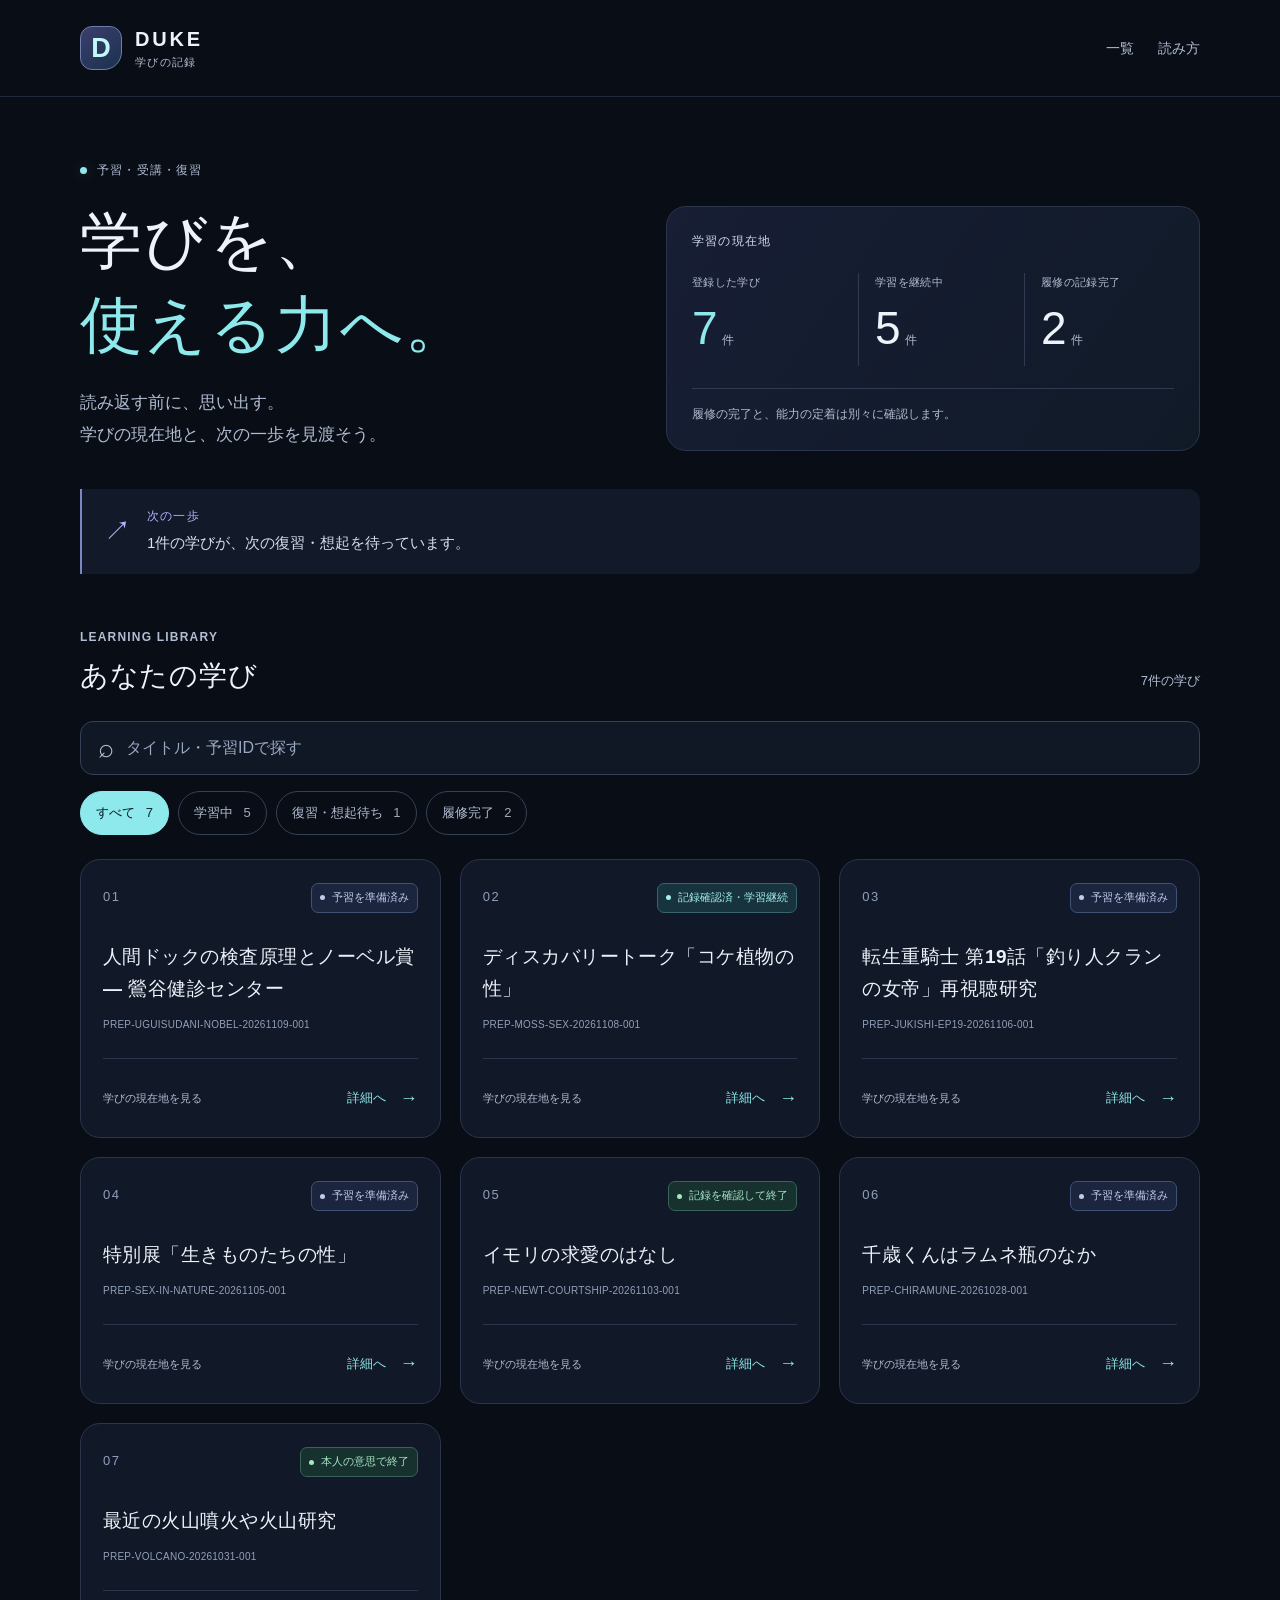
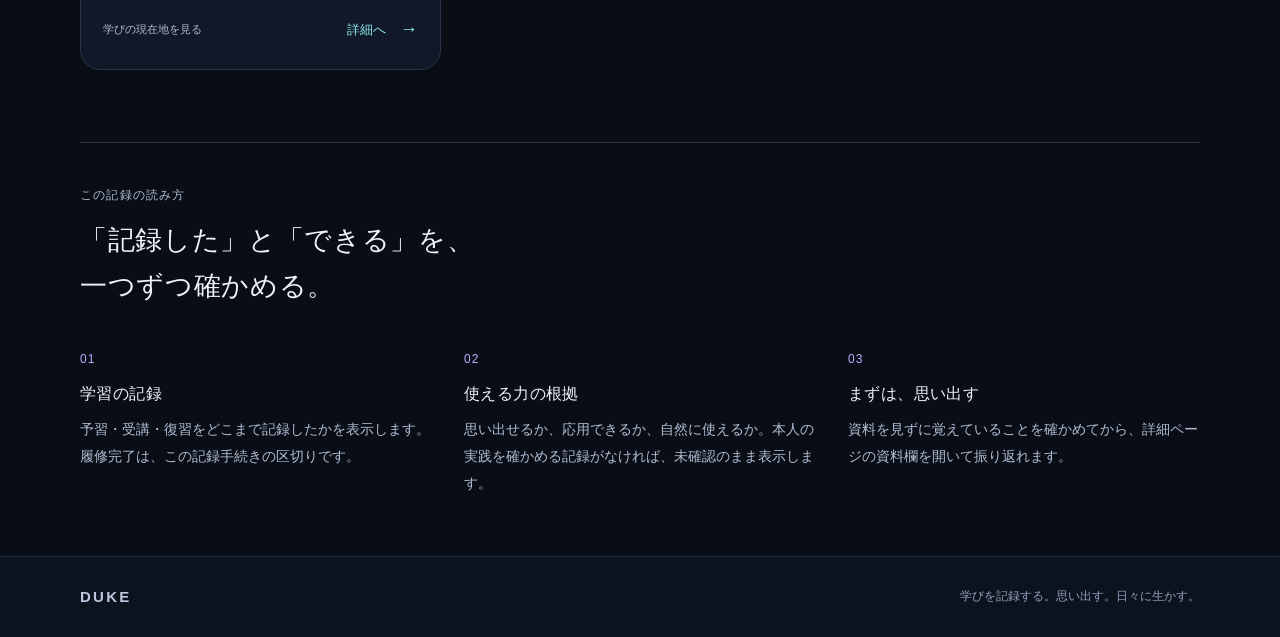
==== index.html @ c6d532e0 "Prepare learning dashboard draft from e2f79f5ddfd8317a805d0ec0c8978a0311f4fd3b" ====
<!doctype html>
<html lang="ja">
<head>
  <meta charset="utf-8">
  <meta name="viewport" content="width=device-width, initial-scale=1">
  <meta name="referrer" content="no-referrer">
  <meta http-equiv="Content-Security-Policy" content="default-src &#x27;none&#x27;; script-src &#x27;self&#x27;; style-src &#x27;self&#x27;; img-src &#x27;none&#x27;; connect-src &#x27;none&#x27;; base-uri &#x27;none&#x27;; form-action &#x27;none&#x27;; object-src &#x27;none&#x27;">
  <meta name="color-scheme" content="dark">
  <meta name="description" content="予習・受講・復習の記録から、学びの現在地と次の一歩を確認するダッシュボード。">
  <title>学びの現在地 | DUKE 学びの記録</title>
  <link rel="stylesheet" href="assets/style.css">
  <script src="assets/app.js" defer></script>
</head>
<body>
  <a class="skip-link" href="#main">本文へ移動</a>
  <header class="site-header">
    <div class="header-inner">
      <a class="brand" href="index.html" aria-label="DUKE 学びの記録 一覧へ">
        <span class="brand-mark" aria-hidden="true">D</span>
        <span class="brand-name">DUKE<span>学びの記録</span></span>
      </a>
      <nav class="header-nav" aria-label="メインナビゲーション">
        <a href="index.html#all-learning">一覧</a>
        <a href="index.html#about">読み方</a>
      </nav>
    </div>
  </header>
  <main id="main" class="page-shell">
    <section class="hero" aria-labelledby="hero-title">
      <div class="hero-copy">
        <p class="eyebrow"><span class="signal-dot" aria-hidden="true"></span>予習・受講・復習</p>
        <h1 id="hero-title">学びを、<br><span>使える力へ。</span></h1>
        <p class="hero-description">読み返す前に、思い出す。<br>学びの現在地と、次の一歩を見渡そう。</p>
      </div>
      <div class="overview-panel">
        <p class="panel-kicker">学習の現在地</p>
        <dl class="overview-grid">
          <div><dt>登録した学び</dt><dd>7<span>件</span></dd></div>
          <div><dt>学習を継続中</dt><dd>5<span>件</span></dd></div>
          <div><dt>履修の記録完了</dt><dd>2<span>件</span></dd></div>
        </dl>
        <p class="overview-note">履修の完了と、能力の定着は別々に確認します。</p>
      </div>
    </section>

    <aside class="next-step" aria-label="次の一歩">
      <span class="next-step-mark" aria-hidden="true">↗</span>
      <div><p class="small-label">次の一歩</p><p>1件の学びが、次の復習・想起を待っています。</p></div>
    </aside>

    <section class="learning-section" id="all-learning" aria-labelledby="learning-title">
      <div class="section-heading"><div><p class="eyebrow">LEARNING LIBRARY</p><h2 id="learning-title">あなたの学び</h2></div><p class="result-count" data-result-count aria-live="polite" aria-atomic="true">7件の学び</p></div>
      <div class="filter-tools" data-enhanced hidden>
        <div class="search-box" role="search">
          <label class="sr-only" for="learning-search">タイトル・予習IDで探す</label>
          <span class="search-mark" aria-hidden="true">⌕</span>
          <input id="learning-search" type="search" autocomplete="off" spellcheck="false" placeholder="タイトル・予習IDで探す" data-search-input>
        </div>
        <div class="filters" role="group" aria-label="学習状況で絞り込む">
          <button type="button" data-filter="all" aria-pressed="true">すべて <span>7</span></button>
          <button type="button" data-filter="open" aria-pressed="false">学習中 <span>5</span></button>
          <button type="button" data-filter="review_pending" aria-pressed="false">復習・想起待ち <span>1</span></button>
          <button type="button" data-filter="closed" aria-pressed="false">履修完了 <span>2</span></button>
        </div>
      </div>
      <ul class="learning-grid" data-records><li class="learning-card" data-record data-group="open" data-search="人間ドックの検査原理とノーベル賞 — 鶯谷健診センター PREP-UGUISUDANI-NOBEL-20261109-001">
      <div class="card-top"><span class="record-number">01</span><span class="status-badge status-open">予習を準備済み</span></div>
      <h3><a class="card-title" href="records/prep-uguisudani-nobel-20261109-001.html">人間ドックの検査原理とノーベル賞 — 鶯谷健診センター</a></h3>
      <p class="record-id">PREP-UGUISUDANI-NOBEL-20261109-001</p>
      <div class="card-bottom"><span>学びの現在地を見る</span><a class="card-link" href="records/prep-uguisudani-nobel-20261109-001.html" aria-label="人間ドックの検査原理とノーベル賞 — 鶯谷健診センターの詳細を見る">詳細へ <span aria-hidden="true">→</span></a></div>
    </li>
<li class="learning-card" data-record data-group="review_pending" data-search="ディスカバリートーク「コケ植物の性」 PREP-MOSS-SEX-20261108-001">
      <div class="card-top"><span class="record-number">02</span><span class="status-badge status-review_pending">記録確認済・学習継続</span></div>
      <h3><a class="card-title" href="records/prep-moss-sex-20261108-001.html">ディスカバリートーク「コケ植物の性」</a></h3>
      <p class="record-id">PREP-MOSS-SEX-20261108-001</p>
      <div class="card-bottom"><span>学びの現在地を見る</span><a class="card-link" href="records/prep-moss-sex-20261108-001.html" aria-label="ディスカバリートーク「コケ植物の性」の詳細を見る">詳細へ <span aria-hidden="true">→</span></a></div>
    </li>
<li class="learning-card" data-record data-group="open" data-search="転生重騎士 第19話「釣り人クランの女帝」再視聴研究 PREP-JUKISHI-EP19-20261106-001">
      <div class="card-top"><span class="record-number">03</span><span class="status-badge status-open">予習を準備済み</span></div>
      <h3><a class="card-title" href="records/prep-jukishi-ep19-20261106-001.html">転生重騎士 第19話「釣り人クランの女帝」再視聴研究</a></h3>
      <p class="record-id">PREP-JUKISHI-EP19-20261106-001</p>
      <div class="card-bottom"><span>学びの現在地を見る</span><a class="card-link" href="records/prep-jukishi-ep19-20261106-001.html" aria-label="転生重騎士 第19話「釣り人クランの女帝」再視聴研究の詳細を見る">詳細へ <span aria-hidden="true">→</span></a></div>
    </li>
<li class="learning-card" data-record data-group="open" data-search="特別展「生きものたちの性」 PREP-SEX-IN-NATURE-20261105-001">
      <div class="card-top"><span class="record-number">04</span><span class="status-badge status-open">予習を準備済み</span></div>
      <h3><a class="card-title" href="records/prep-sex-in-nature-20261105-001.html">特別展「生きものたちの性」</a></h3>
      <p class="record-id">PREP-SEX-IN-NATURE-20261105-001</p>
      <div class="card-bottom"><span>学びの現在地を見る</span><a class="card-link" href="records/prep-sex-in-nature-20261105-001.html" aria-label="特別展「生きものたちの性」の詳細を見る">詳細へ <span aria-hidden="true">→</span></a></div>
    </li>
<li class="learning-card" data-record data-group="closed" data-search="イモリの求愛のはなし PREP-NEWT-COURTSHIP-20261103-001">
      <div class="card-top"><span class="record-number">05</span><span class="status-badge status-closed">記録を確認して終了</span></div>
      <h3><a class="card-title" href="records/prep-newt-courtship-20261103-001.html">イモリの求愛のはなし</a></h3>
      <p class="record-id">PREP-NEWT-COURTSHIP-20261103-001</p>
      <div class="card-bottom"><span>学びの現在地を見る</span><a class="card-link" href="records/prep-newt-courtship-20261103-001.html" aria-label="イモリの求愛のはなしの詳細を見る">詳細へ <span aria-hidden="true">→</span></a></div>
    </li>
<li class="learning-card" data-record data-group="open" data-search="千歳くんはラムネ瓶のなか PREP-CHIRAMUNE-20261028-001">
      <div class="card-top"><span class="record-number">06</span><span class="status-badge status-open">予習を準備済み</span></div>
      <h3><a class="card-title" href="records/prep-chiramune-20261028-001.html">千歳くんはラムネ瓶のなか</a></h3>
      <p class="record-id">PREP-CHIRAMUNE-20261028-001</p>
      <div class="card-bottom"><span>学びの現在地を見る</span><a class="card-link" href="records/prep-chiramune-20261028-001.html" aria-label="千歳くんはラムネ瓶のなかの詳細を見る">詳細へ <span aria-hidden="true">→</span></a></div>
    </li>
<li class="learning-card" data-record data-group="closed" data-search="最近の火山噴火や火山研究 PREP-VOLCANO-20261031-001">
      <div class="card-top"><span class="record-number">07</span><span class="status-badge status-closed">本人の意思で終了</span></div>
      <h3><a class="card-title" href="records/prep-volcano-20261031-001.html">最近の火山噴火や火山研究</a></h3>
      <p class="record-id">PREP-VOLCANO-20261031-001</p>
      <div class="card-bottom"><span>学びの現在地を見る</span><a class="card-link" href="records/prep-volcano-20261031-001.html" aria-label="最近の火山噴火や火山研究の詳細を見る">詳細へ <span aria-hidden="true">→</span></a></div>
    </li></ul>
      <div class="empty-state" data-empty hidden><p>条件に合う学びが見つかりません。</p><button type="button" class="text-button" data-reset>絞り込みを解除する</button></div>
      <noscript><p class="quiet-note">全件を表示しています。各カードから詳細をご覧いただけます。</p></noscript>
    </section>

    <section class="about-section" id="about" aria-labelledby="about-title">
      <p class="eyebrow">この記録の読み方</p><h2 id="about-title">「記録した」と「できる」を、<br>一つずつ確かめる。</h2>
      <div class="about-grid">
        <div><span class="about-number">01</span><h3>学習の記録</h3><p>予習・受講・復習をどこまで記録したかを表示します。履修完了は、この記録手続きの区切りです。</p></div>
        <div><span class="about-number">02</span><h3>使える力の根拠</h3><p>思い出せるか、応用できるか、自然に使えるか。本人の実践を確かめる記録がなければ、未確認のまま表示します。</p></div>
        <div><span class="about-number">03</span><h3>まずは、思い出す</h3><p>資料を見ずに覚えていることを確かめてから、詳細ページの資料欄を開いて振り返れます。</p></div>
      </div>
    </section>
  </main>
  <footer class="site-footer">
    <div class="footer-inner"><span class="footer-brand">DUKE</span><p>学びを記録する。思い出す。日々に生かす。</p></div>
  </footer>
</body>
</html>
---- assets/style.css ----
:root {
  color-scheme: dark;
  --bg: #090d16;
  --surface: #111827;
  --surface-raised: #172033;
  --line: #2a354b;
  --text: #eef2fa;
  --muted: #b1bdd2;
  --faint: #91a0ba;
  --cyan: #8de9ec;
  --indigo: #b4b4ff;
  --green: #a5e6c5;
  --radius: 20px;
  font-family: -apple-system, BlinkMacSystemFont, "Hiragino Kaku Gothic ProN", "Yu Gothic", Meiryo, sans-serif;
  font-synthesis: none;
  text-rendering: optimizeLegibility;
}
* { box-sizing: border-box; }
html { scroll-behavior: smooth; scroll-padding-top: 28px; }
body { margin: 0; background: var(--bg); color: var(--text); font-size: 18px; line-height: 1.75; }
button, input { font: inherit; }
a { color: inherit; text-decoration-thickness: 1px; text-underline-offset: 5px; }
button { cursor: pointer; }
button, a, input, summary { -webkit-tap-highlight-color: transparent; }
:focus-visible { outline: 3px solid var(--cyan); outline-offset: 5px; }
::selection { color: #080c15; background: var(--cyan); }
h1, h2, h3, p, dl, dd, ul { margin: 0; }
h1, h2, h3 { line-height: 1.45; letter-spacing: .025em; overflow-wrap: anywhere; }
p, dd, strong { overflow-wrap: anywhere; }
ul { list-style: none; padding: 0; }
[hidden] { display: none !important; }
.sr-only { position: absolute; width: 1px; height: 1px; padding: 0; margin: -1px; overflow: hidden; clip: rect(0, 0, 0, 0); white-space: nowrap; border: 0; }
.skip-link { position: fixed; top: 12px; left: 12px; z-index: 10; padding: 12px 20px; border-radius: 10px; background: var(--cyan); color: var(--bg); transform: translateY(-180%); }
.skip-link:focus { transform: none; }
.site-header { border-bottom: 1px solid #202a3c; }
.header-inner, .page-shell, .footer-inner { width: min(1120px, calc(100% - 72px)); margin-inline: auto; }
.header-inner { min-height: 96px; display: flex; align-items: center; justify-content: space-between; gap: 20px; }
.brand { display: flex; align-items: center; gap: 13px; text-decoration: none; }
.brand-mark { display: grid; place-items: center; width: 42px; height: 44px; border-radius: 12px 12px 18px 12px; border: 1px solid #6e7dad; background: linear-gradient(145deg, #3b3f6a, #1b3150); color: #c2f8fa; font-weight: 800; font-size: 27px; line-height: 1; }
.brand-name { color: var(--text); font-size: 20px; font-weight: 800; letter-spacing: .14em; line-height: 1.35; }
.brand-name span { display: block; font-size: 11px; letter-spacing: .12em; color: var(--muted); font-weight: 500; margin-top: 2px; }
.header-nav { display: flex; gap: 24px; font-size: 14px; font-weight: 600; }
.header-nav a { padding-block: 11px; text-decoration: none; color: var(--muted); }
.header-nav a:hover { color: var(--cyan); }
.hero { display: grid; grid-template-columns: 1fr 1fr; align-items: end; gap: 52px; padding: 64px 0 38px; }
.eyebrow, .panel-kicker, .small-label { color: var(--muted); font-size: 12px; line-height: 1.6; font-weight: 600; letter-spacing: .1em; }
.eyebrow { display: flex; align-items: center; gap: 10px; }
.signal-dot { width: 7px; height: 7px; border-radius: 50%; background: var(--cyan); box-shadow: 0 0 13px #8de9ec40; }
.hero h1 { margin: 19px 0 20px; font-size: clamp(40px, 5.3vw, 62px); font-weight: 700; line-height: 1.35; letter-spacing: .04em; }
.hero h1 span { color: var(--cyan); }
.hero-description { color: var(--muted); font-size: 17px; line-height: 1.9; }
.overview-panel { border: 1px solid var(--line); border-radius: var(--radius); padding: 25px; background: linear-gradient(125deg, #171e35, #101a27); }
.overview-panel .panel-kicker { color: #d5dbed; }
.overview-grid { display: grid; grid-template-columns: repeat(3, minmax(0, 1fr)); gap: 16px; margin: 22px 0; }
.overview-grid > div + div { border-left: 1px solid #303b53; padding-left: 16px; }
.overview-grid dt { color: var(--muted); font-size: 11px; letter-spacing: .03em; }
.overview-grid dd { font-size: 46px; font-weight: 500; line-height: 1.6; letter-spacing: -.03em; }
.overview-grid dd span { font-size: 12px; color: var(--muted); margin-left: 6px; }
.overview-grid > div:first-child dd { color: var(--cyan); }
.overview-note { color: var(--muted); font-size: 12px; border-top: 1px solid #303b53; padding-top: 15px; line-height: 1.8; }
.next-step { display: flex; gap: 16px; align-items: center; border-left: 2px solid #7b87c2; padding: 18px 22px; background: #121a2a; border-radius: 0 12px 12px 0; margin: 0 0 54px; }
.next-step-mark { color: var(--indigo); font-size: 27px; line-height: 1; flex-shrink: 0; }
.next-step .small-label { color: var(--indigo); margin-bottom: 3px; }
.next-step p:last-child { color: #d7dfef; font-size: 15px; line-height: 1.8; }
.section-heading { display: flex; align-items: end; justify-content: space-between; gap: 16px; margin-bottom: 25px; }
.section-heading h2 { font-size: 28px; margin-top: 8px; }
.result-count { color: var(--muted); font-size: 13px; flex-shrink: 0; padding-bottom: 3px; }
.filter-tools { margin-bottom: 24px; }
.search-box { display: flex; align-items: center; gap: 12px; width: 100%; background: #101725; border: 1px solid #344056; border-radius: 13px; padding: 0 17px; min-height: 54px; }
.search-box:focus-within { border-color: var(--cyan); }
.search-mark { color: var(--muted); font-family: sans-serif; font-size: 27px; }
.search-box input { width: 100%; min-width: 0; background: transparent; color: var(--text); border: 0; padding: 13px 0; font-size: 16px; outline: none; line-height: 1.6; }
.search-box input::placeholder { color: #9aa9c2; opacity: 1; }
.search-box input:focus-visible { outline: none; }
.filters { display: flex; flex-wrap: wrap; gap: 9px; margin-top: 16px; }
.filters button { border: 1px solid #354157; border-radius: 999px; padding: 10px 15px; background: transparent; color: var(--muted); font-size: 13px; font-weight: 600; min-height: 44px; line-height: 1.4; }
.filters button span { margin-left: 7px; font-weight: 400; opacity: .9; }
.filters button[aria-pressed="true"] { color: #07151d; border-color: var(--cyan); background: var(--cyan); }
.filters button:hover:not([aria-pressed="true"]) { color: var(--text); border-color: #70809c; }
.learning-grid { display: grid; grid-template-columns: repeat(3, minmax(0, 1fr)); gap: 19px; }
.learning-card { display: flex; flex-direction: column; min-width: 0; background: var(--surface); border: 1px solid var(--line); border-radius: var(--radius); padding: 23px 22px 0; transition: border-color 160ms ease, background-color 160ms ease; }
.learning-card:hover { border-color: #5c7193; background: #141d2e; }
.card-top { display: flex; align-items: start; justify-content: space-between; gap: 10px; margin-bottom: 28px; }
.record-number { font-size: 13px; letter-spacing: .12em; color: var(--faint); padding-top: 3px; }
.status-badge { display: inline-flex; align-items: center; gap: 7px; border-radius: 7px; border: 1px solid #405174; padding: 5px 8px; color: #c1cbee; background: #1b263e; font-size: 11px; font-weight: 600; line-height: 1.6; overflow-wrap: anywhere; }
.status-badge::before { content: ""; display: block; flex-shrink: 0; width: 5px; height: 5px; border-radius: 50%; background: currentColor; }
.status-review_pending { color: #a4eff0; border-color: #35666f; background: #17333d; }
.status-closed { color: var(--green); border-color: #3a6259; background: #17312e; }
.learning-card h3 { font-size: 19px; font-weight: 600; line-height: 1.7; }
.card-title { text-decoration: none; }
.card-title:hover { color: var(--cyan); }
.record-id { color: var(--faint); font-size: 10px; line-height: 1.7; letter-spacing: .025em; overflow-wrap: anywhere; margin-top: 11px; }
.card-bottom { border-top: 1px solid var(--line); display: flex; align-items: center; justify-content: space-between; gap: 8px; margin-top: auto; padding: 17px 0; }
.learning-card .record-id { margin-bottom: 25px; }
.card-bottom > span { font-size: 11px; color: var(--muted); }
.card-link { display: inline-flex; align-items: center; gap: 14px; color: var(--cyan); font-size: 13px; font-weight: 600; text-decoration: none; min-height: 44px; }
.card-link span { font-size: 18px; }
.empty-state { padding: 45px 20px; text-align: center; border: 1px dashed var(--line); border-radius: var(--radius); color: var(--muted); }
.text-button { background: none; border: 0; color: var(--cyan); text-decoration: underline; text-underline-offset: 5px; padding: 14px; font-size: 15px; }
.quiet-note { color: var(--muted); font-size: 13px; line-height: 1.9; }
.about-section { margin-top: 72px; padding: 43px 0 58px; border-top: 1px solid var(--line); }
.about-section > h2 { font-size: 27px; margin: 13px 0 32px; line-height: 1.7; }
.about-grid { display: grid; grid-template-columns: repeat(3, minmax(0, 1fr)); gap: 32px; }
.about-number { color: var(--indigo); font-size: 12px; letter-spacing: .1em; }
.about-grid h3 { font-size: 16px; margin: 8px 0 11px; }
.about-grid p { color: var(--muted); font-size: 14px; line-height: 1.95; }
.site-footer { background: #0d121f; border-top: 1px solid #202a3c; }
.footer-inner { display: flex; align-items: center; justify-content: space-between; gap: 16px; padding-block: 27px; }
.footer-brand { font-size: 15px; color: #bbc7dd; font-weight: 700; letter-spacing: .15em; }
.footer-inner p { color: var(--faint); font-size: 12px; }
.detail-shell { max-width: 940px; }
.back-link { display: inline-flex; min-height: 44px; align-items: center; font-size: 14px; text-decoration: none; color: var(--muted); margin-top: 28px; }
.back-link:hover { color: var(--cyan); }
.detail-heading { padding: 22px 0 32px; }
.detail-kicker { display: flex; flex-wrap: wrap; align-items: center; gap: 14px; margin-bottom: 19px; }
.detail-heading h1 { font-size: clamp(27px, 4.2vw, 43px); line-height: 1.6; }
.detail-heading .record-id { font-size: 12px; margin-top: 17px; }
.recall-panel { padding: 30px; border: 1px solid #365268; background: linear-gradient(120deg, #142633, #142033); border-radius: var(--radius); }
.recall-panel .small-label { color: var(--cyan); }
.recall-panel h2 { font-size: 26px; margin: 12px 0 15px; line-height: 1.65; }
.recall-panel > p { color: var(--muted); font-size: 15px; max-width: 680px; }
.detail-next { margin: 27px 0 32px; padding: 5px 0 5px 20px; border-left: 2px solid #7a86bd; }
.detail-next h2 { font-size: 15px; color: var(--indigo); margin-bottom: 8px; }
.detail-next > p { font-size: 17px; }
.hold-notice { margin-top: 17px; padding: 15px 18px; background: #142632; border-radius: 9px; }
.hold-notice .small-label { color: var(--cyan); }
.hold-notice p { margin-top: 5px; color: var(--muted); font-size: 14px; }
.detail-columns { display: grid; grid-template-columns: repeat(2, minmax(0, 1fr)); gap: 20px; }
.state-panel { background: var(--surface); border: 1px solid var(--line); padding: 25px; border-radius: var(--radius); }
.state-panel h2 { font-size: 22px; margin-top: 8px; }
.state-list { margin-top: 24px; }
.state-row { display: grid; grid-template-columns: 95px minmax(0, 1fr); gap: 10px; padding: 16px 0; border-top: 1px solid var(--line); }
.state-row dt { font-size: 14px; color: var(--muted); padding-top: 2px; }
.state-label { font-size: 14px; font-weight: 600; }
.state-recorded { color: var(--cyan); }
.state-unknown { color: #d8deec; }
.state-row dd p { color: var(--faint); font-size: 12px; margin-top: 5px; line-height: 1.85; }
.state-panel > .quiet-note { margin-top: 9px; font-size: 12px; }
.materials { border: 1px solid #465675; background: var(--surface); border-radius: var(--radius); margin-top: 26px; overflow: hidden; }
summary { cursor: pointer; }
.materials > summary { display: flex; align-items: center; justify-content: space-between; gap: 16px; padding: 23px 26px; list-style: none; }
.materials > summary::-webkit-details-marker { display: none; }
.materials > summary .small-label { display: block; color: var(--indigo); margin-bottom: 5px; }
.materials > summary strong { display: block; font-size: 18px; line-height: 1.6; }
.expand-mark { color: var(--cyan); font-size: 26px; line-height: 1; flex-shrink: 0; }
.materials[open] .expand-mark { transform: rotate(45deg); }
.materials-body { border-top: 1px solid var(--line); padding: 5px 26px 24px; }
.material-section { padding-top: 23px; }
.material-section + .material-section { border-top: 1px solid var(--line); margin-top: 24px; }
.material-section h3 { font-size: 17px; margin-bottom: 12px; color: #dce3f4; }
.material-section p { white-space: pre-line; color: var(--muted); font-size: 16px; line-height: 1.95; }
.material-section .quiet-note { color: var(--faint); font-size: 12px; margin-bottom: 11px; }
.closure-section { margin-top: 35px; padding: 25px 0 26px; border-top: 1px solid var(--line); }
.closure-section h2 { font-size: 21px; margin: 9px 0 14px; }
.closure-section > p:not(.panel-kicker):not(.quiet-note) { color: var(--muted); font-size: 15px; }
.closure-section .quiet-note { margin-top: 14px; }
.evidence-details { border-top: 1px solid var(--line); border-bottom: 1px solid var(--line); padding-block: 18px; }
.evidence-details > summary { color: var(--muted); font-size: 14px; min-height: 28px; }
.evidence-list { margin-block: 18px; font-size: 13px; }
.evidence-list li { display: flex; align-items: baseline; justify-content: space-between; gap: 20px; padding: 12px 0; border-bottom: 1px solid #202b3c; color: var(--muted); overflow-wrap: anywhere; }
.evidence-status { color: #d6e0f2; font-size: 12px; }
.adjacent-records { display: grid; grid-template-columns: repeat(2, minmax(0, 1fr)); gap: 18px; margin: 32px 0 22px; }
.adjacent-records a { display: flex; flex-direction: column; align-items: start; padding: 20px; background: var(--surface); border: 1px solid var(--line); border-radius: 13px; text-decoration: none; }
.adjacent-records a:hover { border-color: #617791; }
.adjacent-records span { color: var(--cyan); font-size: 12px; margin-bottom: 9px; }
.adjacent-records strong { font-size: 14px; line-height: 1.8; font-weight: 500; }
.return-all { display: flex; justify-content: center; align-items: center; gap: 20px; width: 100%; min-height: 58px; margin-bottom: 46px; color: var(--cyan); background: #142632; border: 1px solid #354b62; border-radius: 13px; text-decoration: none; font-size: 15px; font-weight: 600; }
@media (max-width: 980px) {
  .hero { grid-template-columns: 1fr; align-items: start; gap: 30px; padding-top: 43px; }
  .hero h1 { font-size: 52px; }
  .overview-grid dt { font-size: 12px; }
  .overview-grid dd { font-size: 42px; }
  .learning-grid { grid-template-columns: repeat(2, minmax(0, 1fr)); }
  .detail-columns { grid-template-columns: 1fr; }
}
@media (max-width: 600px) {
  .header-inner, .page-shell, .footer-inner { width: calc(100% - 40px); }
  .header-inner { min-height: 82px; gap: 14px; }
  .brand { gap: 10px; }
  .brand-mark { width: 35px; height: 39px; font-size: 24px; border-radius: 10px 10px 15px 10px; }
  .brand-name { font-size: 18px; }
  .brand-name span { font-size: 10px; }
  .header-nav { gap: 18px; font-size: 13px; }
  .hero { padding: 35px 0 25px; gap: 25px; }
  .hero h1 { font-size: 44px; margin: 17px 0 19px; line-height: 1.4; }
  .hero-description { font-size: 15px; }
  .overview-panel { padding: 19px 18px; border-radius: 17px; }
  .overview-grid { gap: 9px; margin-block: 17px; }
  .overview-grid > div + div { padding-left: 11px; }
  .overview-grid dt { font-size: 10px; letter-spacing: 0; }
  .overview-grid dd { font-size: 36px; }
  .overview-grid dd span { font-size: 11px; margin-left: 5px; }
  .overview-note { font-size: 11px; line-height: 1.8; padding-top: 13px; }
  .next-step { gap: 12px; padding: 16px 15px; margin-bottom: 36px; }
  .next-step p:last-child { font-size: 13px; }
  .next-step-mark { font-size: 23px; }
  .section-heading { gap: 10px; margin-bottom: 20px; }
  .section-heading h2 { font-size: 25px; }
  .eyebrow { font-size: 11px; }
  .result-count { font-size: 12px; }
  .search-box { padding-inline: 13px; }
  .search-box input { font-size: 16px; }
  .filters { gap: 8px; }
  .filters button { padding: 9px 13px; font-size: 12px; }
  .filters button span { margin-left: 6px; }
  .learning-grid { grid-template-columns: 1fr; gap: 16px; }
  .learning-card { padding: 21px 21px 0; border-radius: 17px; }
  .card-top { margin-bottom: 24px; }
  .status-badge { font-size: 11px; }
  .learning-card h3 { font-size: 20px; }
  .record-id { font-size: 10px; }
  .card-bottom { padding-block: 13px; }
  .card-bottom > span { font-size: 11px; }
  .card-link { font-size: 13px; }
  .about-section { margin-top: 48px; padding-top: 32px; padding-bottom: 36px; }
  .about-section > h2 { font-size: 22px; margin-bottom: 24px; }
  .about-grid { grid-template-columns: 1fr; gap: 24px; }
  .about-grid h3 { font-size: 17px; margin-block: 5px 8px; }
  .about-grid p { font-size: 14px; }
  .footer-inner { flex-direction: column; align-items: start; gap: 8px; padding-block: 23px; }
  .footer-inner p { font-size: 11px; }
  .back-link { margin-top: 18px; font-size: 13px; }
  .detail-heading { padding-top: 19px; padding-bottom: 25px; }
  .detail-heading h1 { font-size: 28px; }
  .detail-heading .record-id { font-size: 10px; }
  .detail-kicker { gap: 10px; margin-bottom: 16px; }
  .recall-panel { padding: 24px 22px; border-radius: 17px; }
  .recall-panel h2 { font-size: 24px; }
  .recall-panel > p { font-size: 14px; }
  .detail-next { padding-left: 16px; margin-block: 25px; }
  .detail-next > p { font-size: 16px; }
  .hold-notice { padding: 14px; }
  .hold-notice p { font-size: 13px; }
  .state-panel { padding: 23px 20px; border-radius: 17px; }
  .state-panel h2 { font-size: 21px; }
  .state-row { grid-template-columns: 87px minmax(0, 1fr); gap: 9px; }
  .state-row dt { font-size: 13px; }
  .state-label { font-size: 14px; }
  .materials { border-radius: 17px; }
  .materials > summary { padding: 20px; }
  .materials > summary strong { font-size: 17px; }
  .materials-body { padding-inline: 20px; }
  .material-section p { font-size: 16px; }
  .closure-section h2 { font-size: 20px; }
  .adjacent-records { grid-template-columns: 1fr; gap: 12px; margin-top: 25px; }
  .adjacent-records a { padding: 18px; }
}
@media (max-width: 350px) {
  .header-inner, .page-shell, .footer-inner { width: calc(100% - 32px); }
  .header-nav { gap: 13px; }
  .hero h1 { font-size: 39px; }
  .overview-panel { padding-inline: 14px; }
  .overview-grid { gap: 7px; }
  .overview-grid > div + div { padding-left: 8px; }
  .overview-grid dt { font-size: 9px; }
  .overview-grid dd { font-size: 34px; }
  .filters button { padding-inline: 10px; }
  .detail-heading h1 { font-size: 25px; }
  .state-row { grid-template-columns: 76px minmax(0, 1fr); }
  .state-panel { padding-inline: 17px; }
  .recall-panel h2 { font-size: 21px; }
}
@media (prefers-reduced-motion: reduce) {
  html { scroll-behavior: auto; }
  *, *::before, *::after { transition: none !important; }
}
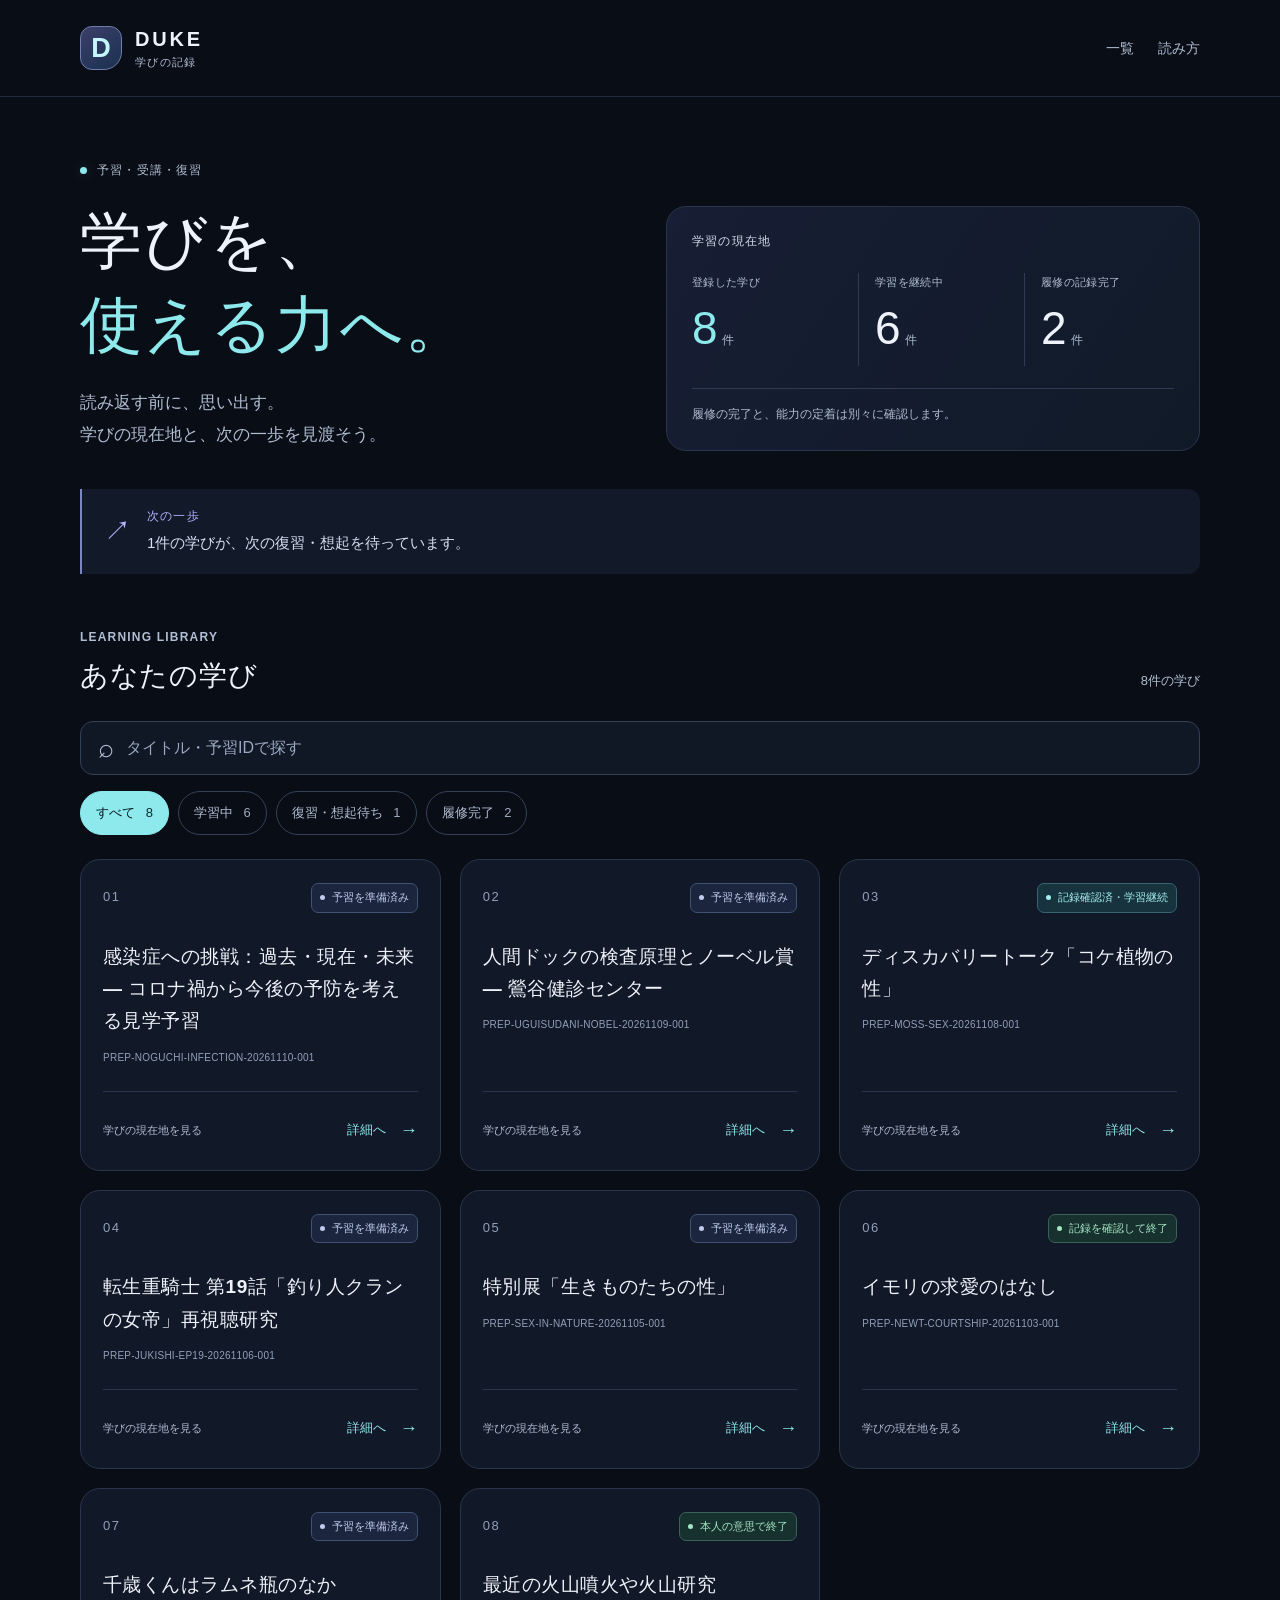
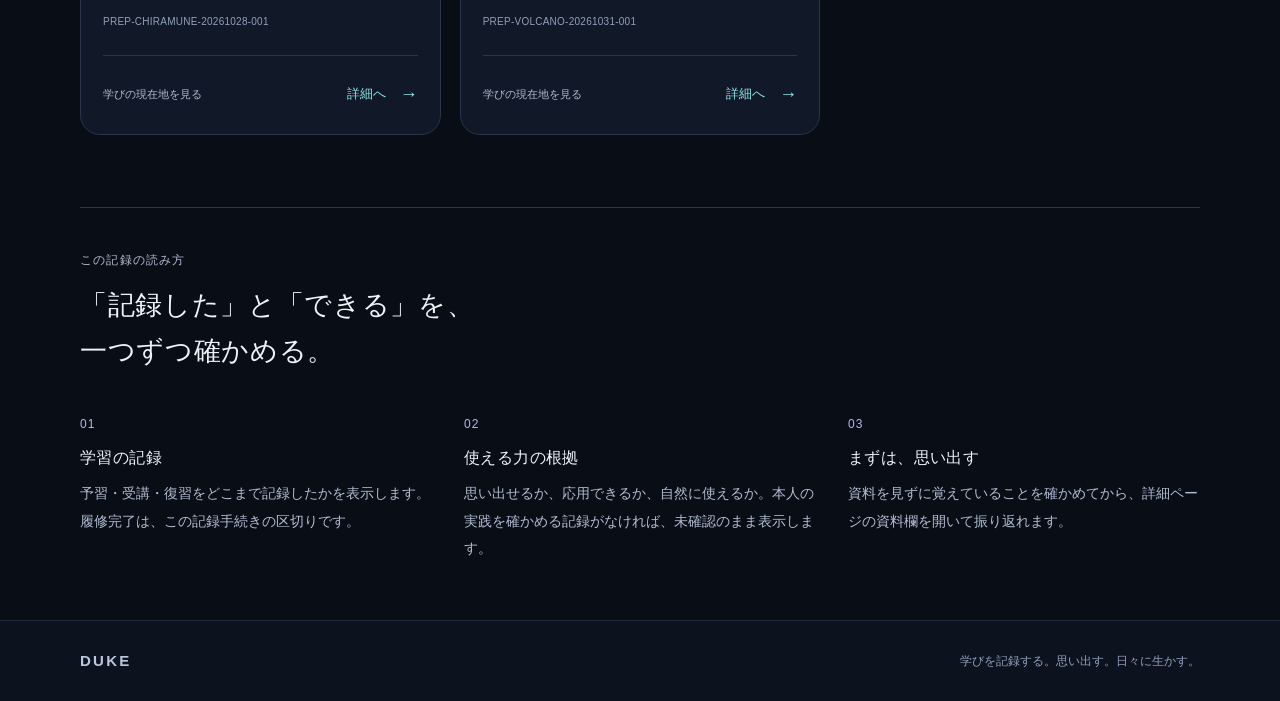
==== commit 5f59997e: "Prepare learning dashboard draft from c604167bde4146c2bd5ad92b26b46972cc548ad0" ====
--- a/index.html
+++ b/index.html
@@ -35,8 +35,8 @@
       <div class="overview-panel">
         <p class="panel-kicker">学習の現在地</p>
         <dl class="overview-grid">
-          <div><dt>登録した学び</dt><dd>7<span>件</span></dd></div>
-          <div><dt>学習を継続中</dt><dd>5<span>件</span></dd></div>
+          <div><dt>登録した学び</dt><dd>8<span>件</span></dd></div>
+          <div><dt>学習を継続中</dt><dd>6<span>件</span></dd></div>
           <div><dt>履修の記録完了</dt><dd>2<span>件</span></dd></div>
         </dl>
         <p class="overview-note">履修の完了と、能力の定着は別々に確認します。</p>
@@ -49,7 +49,7 @@
     </aside>
 
     <section class="learning-section" id="all-learning" aria-labelledby="learning-title">
-      <div class="section-heading"><div><p class="eyebrow">LEARNING LIBRARY</p><h2 id="learning-title">あなたの学び</h2></div><p class="result-count" data-result-count aria-live="polite" aria-atomic="true">7件の学び</p></div>
+      <div class="section-heading"><div><p class="eyebrow">LEARNING LIBRARY</p><h2 id="learning-title">あなたの学び</h2></div><p class="result-count" data-result-count aria-live="polite" aria-atomic="true">8件の学び</p></div>
       <div class="filter-tools" data-enhanced hidden>
         <div class="search-box" role="search">
           <label class="sr-only" for="learning-search">タイトル・予習IDで探す</label>
@@ -57,50 +57,56 @@
           <input id="learning-search" type="search" autocomplete="off" spellcheck="false" placeholder="タイトル・予習IDで探す" data-search-input>
         </div>
         <div class="filters" role="group" aria-label="学習状況で絞り込む">
-          <button type="button" data-filter="all" aria-pressed="true">すべて <span>7</span></button>
-          <button type="button" data-filter="open" aria-pressed="false">学習中 <span>5</span></button>
+          <button type="button" data-filter="all" aria-pressed="true">すべて <span>8</span></button>
+          <button type="button" data-filter="open" aria-pressed="false">学習中 <span>6</span></button>
           <button type="button" data-filter="review_pending" aria-pressed="false">復習・想起待ち <span>1</span></button>
           <button type="button" data-filter="closed" aria-pressed="false">履修完了 <span>2</span></button>
         </div>
       </div>
-      <ul class="learning-grid" data-records><li class="learning-card" data-record data-group="open" data-search="人間ドックの検査原理とノーベル賞 — 鶯谷健診センター PREP-UGUISUDANI-NOBEL-20261109-001">
+      <ul class="learning-grid" data-records><li class="learning-card" data-record data-group="open" data-search="感染症への挑戦：過去・現在・未来 — コロナ禍から今後の予防を考える見学予習 PREP-NOGUCHI-INFECTION-20261110-001">
       <div class="card-top"><span class="record-number">01</span><span class="status-badge status-open">予習を準備済み</span></div>
+      <h3><a class="card-title" href="records/prep-noguchi-infection-20261110-001.html">感染症への挑戦：過去・現在・未来 — コロナ禍から今後の予防を考える見学予習</a></h3>
+      <p class="record-id">PREP-NOGUCHI-INFECTION-20261110-001</p>
+      <div class="card-bottom"><span>学びの現在地を見る</span><a class="card-link" href="records/prep-noguchi-infection-20261110-001.html" aria-label="感染症への挑戦：過去・現在・未来 — コロナ禍から今後の予防を考える見学予習の詳細を見る">詳細へ <span aria-hidden="true">→</span></a></div>
+    </li>
+<li class="learning-card" data-record data-group="open" data-search="人間ドックの検査原理とノーベル賞 — 鶯谷健診センター PREP-UGUISUDANI-NOBEL-20261109-001">
+      <div class="card-top"><span class="record-number">02</span><span class="status-badge status-open">予習を準備済み</span></div>
       <h3><a class="card-title" href="records/prep-uguisudani-nobel-20261109-001.html">人間ドックの検査原理とノーベル賞 — 鶯谷健診センター</a></h3>
       <p class="record-id">PREP-UGUISUDANI-NOBEL-20261109-001</p>
       <div class="card-bottom"><span>学びの現在地を見る</span><a class="card-link" href="records/prep-uguisudani-nobel-20261109-001.html" aria-label="人間ドックの検査原理とノーベル賞 — 鶯谷健診センターの詳細を見る">詳細へ <span aria-hidden="true">→</span></a></div>
     </li>
 <li class="learning-card" data-record data-group="review_pending" data-search="ディスカバリートーク「コケ植物の性」 PREP-MOSS-SEX-20261108-001">
-      <div class="card-top"><span class="record-number">02</span><span class="status-badge status-review_pending">記録確認済・学習継続</span></div>
+      <div class="card-top"><span class="record-number">03</span><span class="status-badge status-review_pending">記録確認済・学習継続</span></div>
       <h3><a class="card-title" href="records/prep-moss-sex-20261108-001.html">ディスカバリートーク「コケ植物の性」</a></h3>
       <p class="record-id">PREP-MOSS-SEX-20261108-001</p>
       <div class="card-bottom"><span>学びの現在地を見る</span><a class="card-link" href="records/prep-moss-sex-20261108-001.html" aria-label="ディスカバリートーク「コケ植物の性」の詳細を見る">詳細へ <span aria-hidden="true">→</span></a></div>
     </li>
 <li class="learning-card" data-record data-group="open" data-search="転生重騎士 第19話「釣り人クランの女帝」再視聴研究 PREP-JUKISHI-EP19-20261106-001">
-      <div class="card-top"><span class="record-number">03</span><span class="status-badge status-open">予習を準備済み</span></div>
+      <div class="card-top"><span class="record-number">04</span><span class="status-badge status-open">予習を準備済み</span></div>
       <h3><a class="card-title" href="records/prep-jukishi-ep19-20261106-001.html">転生重騎士 第19話「釣り人クランの女帝」再視聴研究</a></h3>
       <p class="record-id">PREP-JUKISHI-EP19-20261106-001</p>
       <div class="card-bottom"><span>学びの現在地を見る</span><a class="card-link" href="records/prep-jukishi-ep19-20261106-001.html" aria-label="転生重騎士 第19話「釣り人クランの女帝」再視聴研究の詳細を見る">詳細へ <span aria-hidden="true">→</span></a></div>
     </li>
 <li class="learning-card" data-record data-group="open" data-search="特別展「生きものたちの性」 PREP-SEX-IN-NATURE-20261105-001">
-      <div class="card-top"><span class="record-number">04</span><span class="status-badge status-open">予習を準備済み</span></div>
+      <div class="card-top"><span class="record-number">05</span><span class="status-badge status-open">予習を準備済み</span></div>
       <h3><a class="card-title" href="records/prep-sex-in-nature-20261105-001.html">特別展「生きものたちの性」</a></h3>
       <p class="record-id">PREP-SEX-IN-NATURE-20261105-001</p>
       <div class="card-bottom"><span>学びの現在地を見る</span><a class="card-link" href="records/prep-sex-in-nature-20261105-001.html" aria-label="特別展「生きものたちの性」の詳細を見る">詳細へ <span aria-hidden="true">→</span></a></div>
     </li>
 <li class="learning-card" data-record data-group="closed" data-search="イモリの求愛のはなし PREP-NEWT-COURTSHIP-20261103-001">
-      <div class="card-top"><span class="record-number">05</span><span class="status-badge status-closed">記録を確認して終了</span></div>
+      <div class="card-top"><span class="record-number">06</span><span class="status-badge status-closed">記録を確認して終了</span></div>
       <h3><a class="card-title" href="records/prep-newt-courtship-20261103-001.html">イモリの求愛のはなし</a></h3>
       <p class="record-id">PREP-NEWT-COURTSHIP-20261103-001</p>
       <div class="card-bottom"><span>学びの現在地を見る</span><a class="card-link" href="records/prep-newt-courtship-20261103-001.html" aria-label="イモリの求愛のはなしの詳細を見る">詳細へ <span aria-hidden="true">→</span></a></div>
     </li>
 <li class="learning-card" data-record data-group="open" data-search="千歳くんはラムネ瓶のなか PREP-CHIRAMUNE-20261028-001">
-      <div class="card-top"><span class="record-number">06</span><span class="status-badge status-open">予習を準備済み</span></div>
+      <div class="card-top"><span class="record-number">07</span><span class="status-badge status-open">予習を準備済み</span></div>
       <h3><a class="card-title" href="records/prep-chiramune-20261028-001.html">千歳くんはラムネ瓶のなか</a></h3>
       <p class="record-id">PREP-CHIRAMUNE-20261028-001</p>
       <div class="card-bottom"><span>学びの現在地を見る</span><a class="card-link" href="records/prep-chiramune-20261028-001.html" aria-label="千歳くんはラムネ瓶のなかの詳細を見る">詳細へ <span aria-hidden="true">→</span></a></div>
     </li>
 <li class="learning-card" data-record data-group="closed" data-search="最近の火山噴火や火山研究 PREP-VOLCANO-20261031-001">
-      <div class="card-top"><span class="record-number">07</span><span class="status-badge status-closed">本人の意思で終了</span></div>
+      <div class="card-top"><span class="record-number">08</span><span class="status-badge status-closed">本人の意思で終了</span></div>
       <h3><a class="card-title" href="records/prep-volcano-20261031-001.html">最近の火山噴火や火山研究</a></h3>
       <p class="record-id">PREP-VOLCANO-20261031-001</p>
       <div class="card-bottom"><span>学びの現在地を見る</span><a class="card-link" href="records/prep-volcano-20261031-001.html" aria-label="最近の火山噴火や火山研究の詳細を見る">詳細へ <span aria-hidden="true">→</span></a></div>
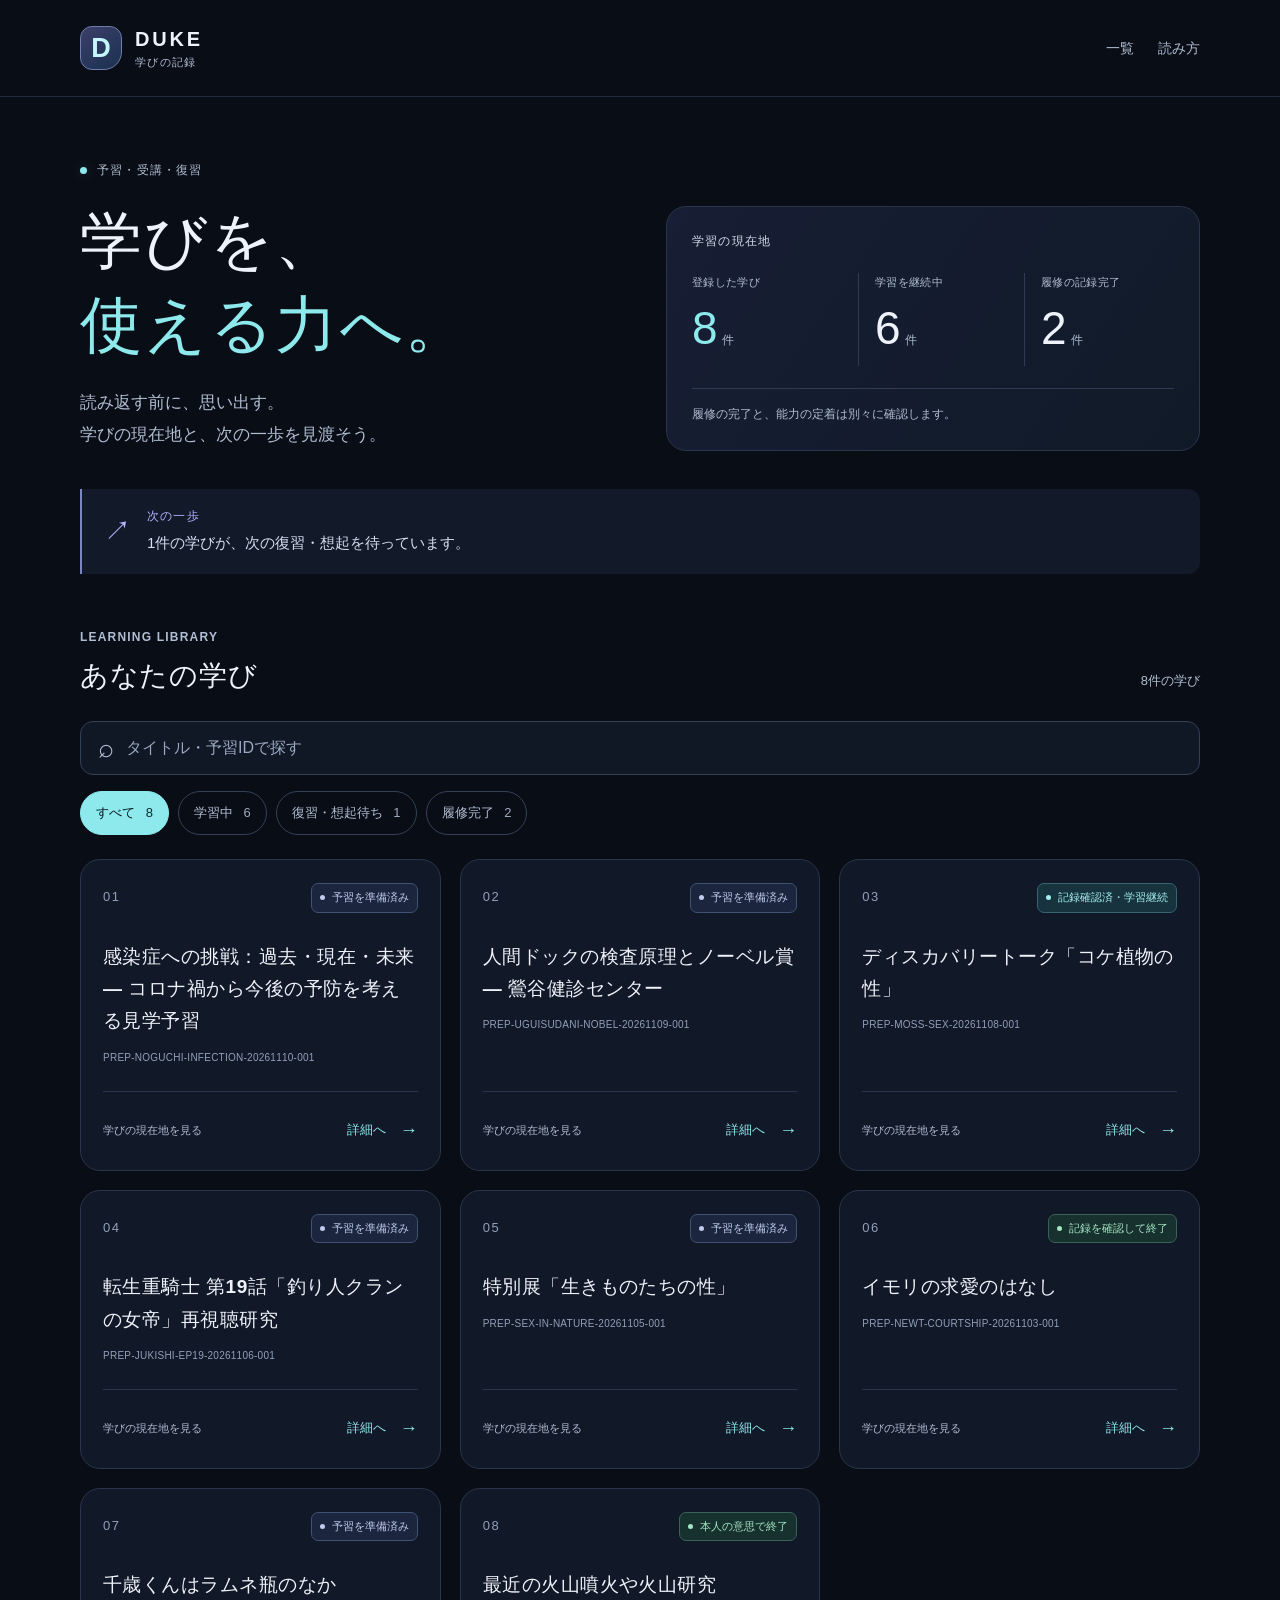
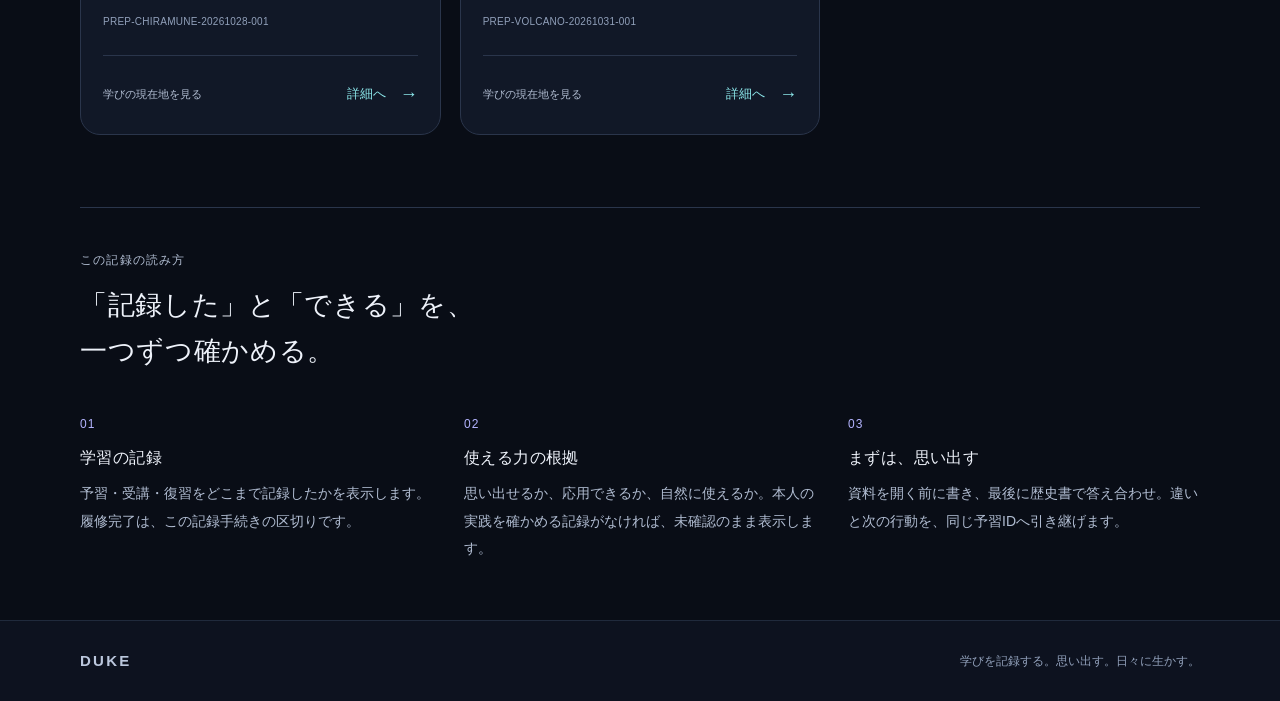
==== commit 25e715ba: "Prepare learning dashboard draft from a0b7e9557cd73ad84b256e416fd96c688c8a5d7c" ====
--- a/index.html
+++ b/index.html
@@ -120,7 +120,7 @@
       <div class="about-grid">
         <div><span class="about-number">01</span><h3>学習の記録</h3><p>予習・受講・復習をどこまで記録したかを表示します。履修完了は、この記録手続きの区切りです。</p></div>
         <div><span class="about-number">02</span><h3>使える力の根拠</h3><p>思い出せるか、応用できるか、自然に使えるか。本人の実践を確かめる記録がなければ、未確認のまま表示します。</p></div>
-        <div><span class="about-number">03</span><h3>まずは、思い出す</h3><p>資料を見ずに覚えていることを確かめてから、詳細ページの資料欄を開いて振り返れます。</p></div>
+        <div><span class="about-number">03</span><h3>まずは、思い出す</h3><p>資料を開く前に書き、最後に歴史書で答え合わせ。違いと次の行動を、同じ予習IDへ引き継げます。</p></div>
       </div>
     </section>
   </main>
--- a/assets/style.css
+++ b/assets/style.css
@@ -264,3 +264,55 @@
   html { scroll-behavior: auto; }
   *, *::before, *::after { transition: none !important; }
 }
+
+/* Recall stays above every source; the complete history is the final section. */
+.recall-work, .comparison-work, .handoff-work { margin-top: 24px; }
+.recall-work label, .history-compare label, .comparison-work label, .handoff-work label { display: block; color: var(--text); font-weight: 600; font-size: 15px; margin: 22px 0 8px; }
+.recall-work textarea, .recall-work select, .comparison-work textarea, .comparison-work select, .history-compare select, .handoff-work textarea { display: block; width: 100%; min-width: 0; max-width: 100%; padding: 13px 14px; color: var(--text); background: #0b1321; border: 1px solid #455672; border-radius: 10px; font: inherit; font-size: 16px; line-height: 1.7; }
+.recall-work textarea, .comparison-work textarea, .handoff-work textarea { resize: vertical; min-height: 90px; }
+.recall-work select, .comparison-work select, .history-compare select { min-height: 48px; }
+.recall-work textarea[readonly] { background: #111827; color: var(--muted); border-style: dashed; }
+.recall-work select:disabled { color: var(--muted); opacity: 1; }
+.practice-button { min-height: 48px; margin-top: 18px; padding: 10px 16px; color: var(--cyan); background: #142632; border: 1px solid #526e84; border-radius: 10px; font: inherit; font-size: 15px; font-weight: 600; }
+.practice-button:hover { background: #1b3341; }
+.practice-button:disabled { cursor: default; color: var(--muted); background: #121b2a; }
+.recall-work .quiet-note, .handoff-work .quiet-note { margin-top: 14px; }
+.history-book { margin-top: 32px; border-color: #3e6672; }
+.history-notice { color: var(--muted); font-size: 15px; margin: 4px 0 22px; }
+.recall-comparison { margin-bottom: 24px; padding: 18px; border: 1px solid #39576b; border-radius: 12px; background: #101d2b; }
+.recall-comparison h3 { font-size: 18px; }
+.recall-state { font-size: 13px; color: var(--muted); margin: 10px 0; }
+.recall-quote { white-space: pre-wrap; overflow-wrap: anywhere; color: var(--cyan); font-size: 16px; }
+.recall-comparison .quiet-note { margin-top: 12px; }
+.history-list { list-style: none; margin: 0; padding: 0; }
+.history-entry { padding: 24px 0; border-top: 1px solid var(--line); }
+.history-meta { display: flex; flex-wrap: wrap; gap: 7px 13px; margin-bottom: 10px; color: var(--faint); font-size: 12px; }
+.history-meta span:first-child { color: var(--cyan); font-weight: 600; }
+.history-entry h3 { font-size: 20px; margin-bottom: 12px; }
+.history-body { font-size: 17px; white-space: pre-wrap; }
+.history-source-label { font-size: 13px; color: var(--muted); margin-top: 13px; }
+.history-source { margin-top: 7px; color: var(--faint); font-size: 12px; }
+.history-source summary { cursor: pointer; padding: 8px 0; }
+.history-hash { white-space: pre-wrap; overflow-wrap: anywhere; font-family: ui-monospace, monospace; line-height: 1.8; font-size: 11px; padding-block: 6px; }
+.history-compare { margin-top: 16px; padding: 14px; border-left: 2px solid #5b8d92; background: #101b2a; }
+.history-compare label { margin-top: 0; }
+.history-gaps { padding: 20px; margin-bottom: 24px; background: #181d2c; border-radius: 12px; }
+.history-gaps h3 { font-size: 17px; margin-bottom: 12px; }
+.history-gaps ul { list-style: disc; padding-left: 20px; color: var(--muted); font-size: 15px; }
+.history-gaps li + li { margin-top: 7px; }
+.comparison-work, .handoff-work { border-top: 1px solid var(--line); padding-top: 26px; }
+.comparison-work h3, .handoff-work h3 { font-size: 22px; margin-bottom: 12px; }
+.comparison-work > p, .handoff-work > p { font-size: 15px; color: var(--muted); }
+.comparison-work .action-suggestion { white-space: pre-wrap; margin-top: 20px; padding: 18px; border-radius: 12px; color: var(--cyan); background: #10252b; }
+.handoff-work { padding-bottom: 12px; }
+.handoff-work textarea { font-size: 14px; min-height: 280px; }
+@media (max-width: 600px) {
+  .history-entry h3 { font-size: 19px; }
+  .history-body { font-size: 16px; }
+  .history-meta { font-size: 11px; }
+  .recall-comparison, .history-gaps { padding: 15px; }
+  .recall-work textarea, .recall-work select, .comparison-work textarea, .comparison-work select, .history-compare select { padding: 11px; }
+  .history-compare { padding: 12px; }
+  .comparison-work h3, .handoff-work h3 { font-size: 20px; }
+  .practice-button { width: 100%; }
+}
